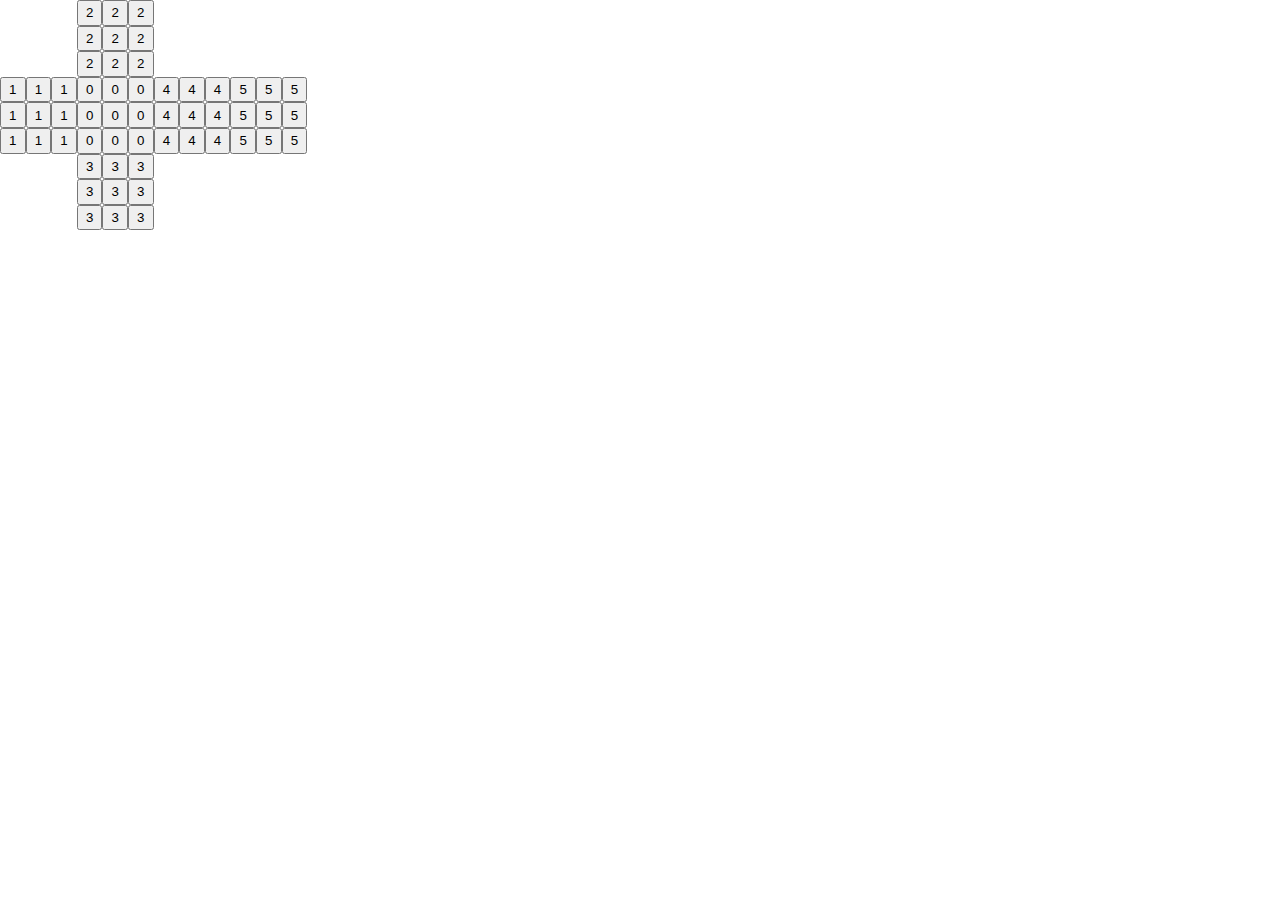
==== cube-state-tool/anna.html @ 1d915055 "anna solution :3" ====
<!DOCTYPE html>
<html lang="en">
<head>
    <meta charset="UTF-8">
    <meta http-equiv="X-UA-Compatible" content="IE=edge">
    <meta name="viewport" content="width=device-width, initial-scale=1.0">
    <title>Document</title>
    <script src="anna.js"></script>
</head>
<style>
    html, body {
        width: 100%;
        margin: 0;
    }
    button {
        width: 2vw;
        height: 2vw;
        margin: 0;
    }
    .face {
        width: 6vw;
        height: 6vw;
        margin: auto;
        display: inline-block;
    }
    #faces {
        position: absolute;
        top: 6vw;
    }
</style>
<body>
    
</body>
</html>
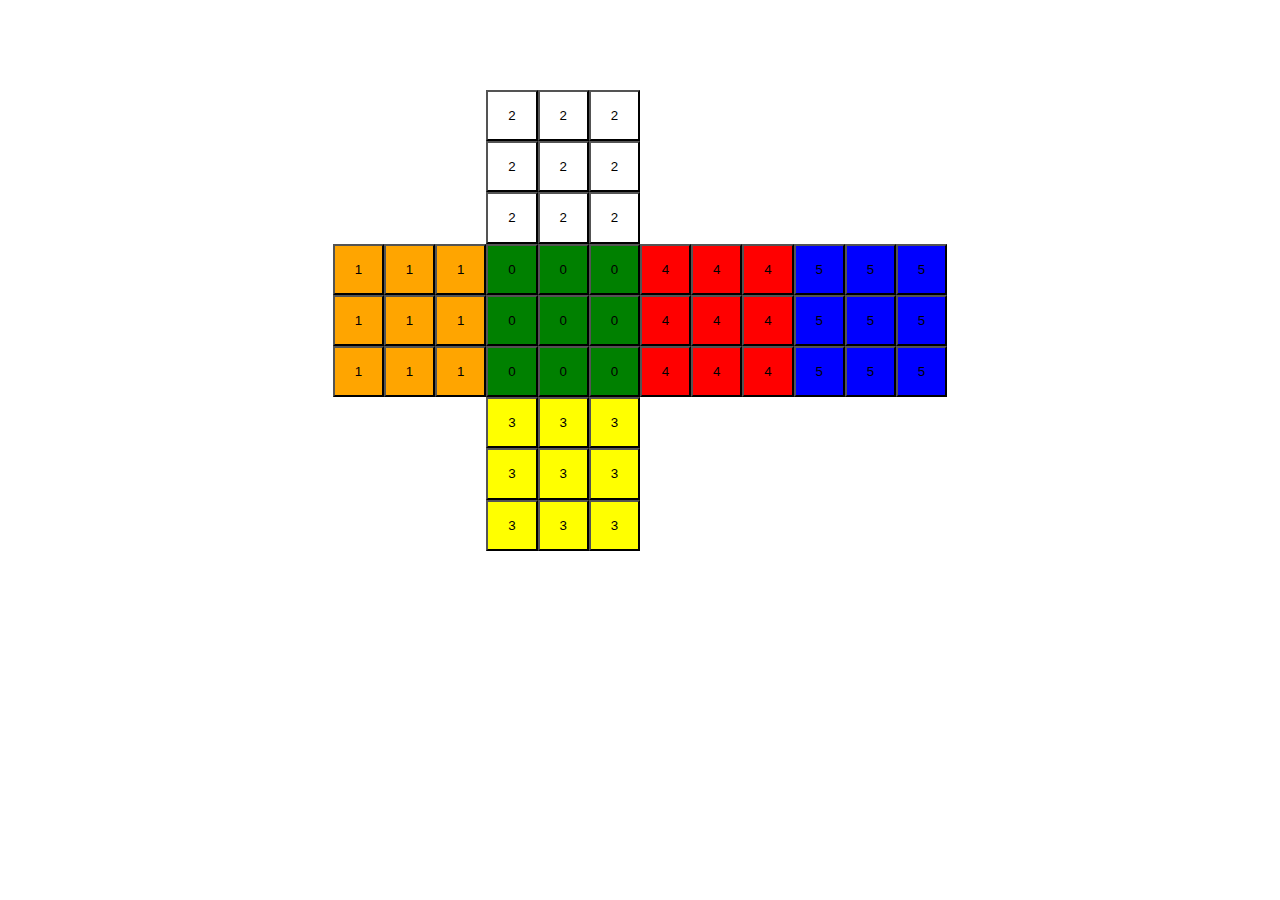
==== commit e4b4fb85: "added the colows :3" ====
--- a/cube-state-tool/anna.html
+++ b/cube-state-tool/anna.html
@@ -13,19 +13,27 @@
         margin: 0;
     }
     button {
-        width: 2vw;
-        height: 2vw;
+        width: 4vw;
+        height: 4vw;
         margin: 0;
+        transition-duration: 0.1s;
     }
     .face {
-        width: 6vw;
-        height: 6vw;
+        width: 12vw;
+        height: 12vw;
         margin: auto;
         display: inline-block;
     }
     #faces {
         position: absolute;
-        top: 6vw;
+        top: 12vw;
+    }
+    #cube {
+        margin: auto;
+        top: 10vh;
+        position: relative;
+        width: 48vw;
+        height: 36vw;
     }
 </style>
 <body>
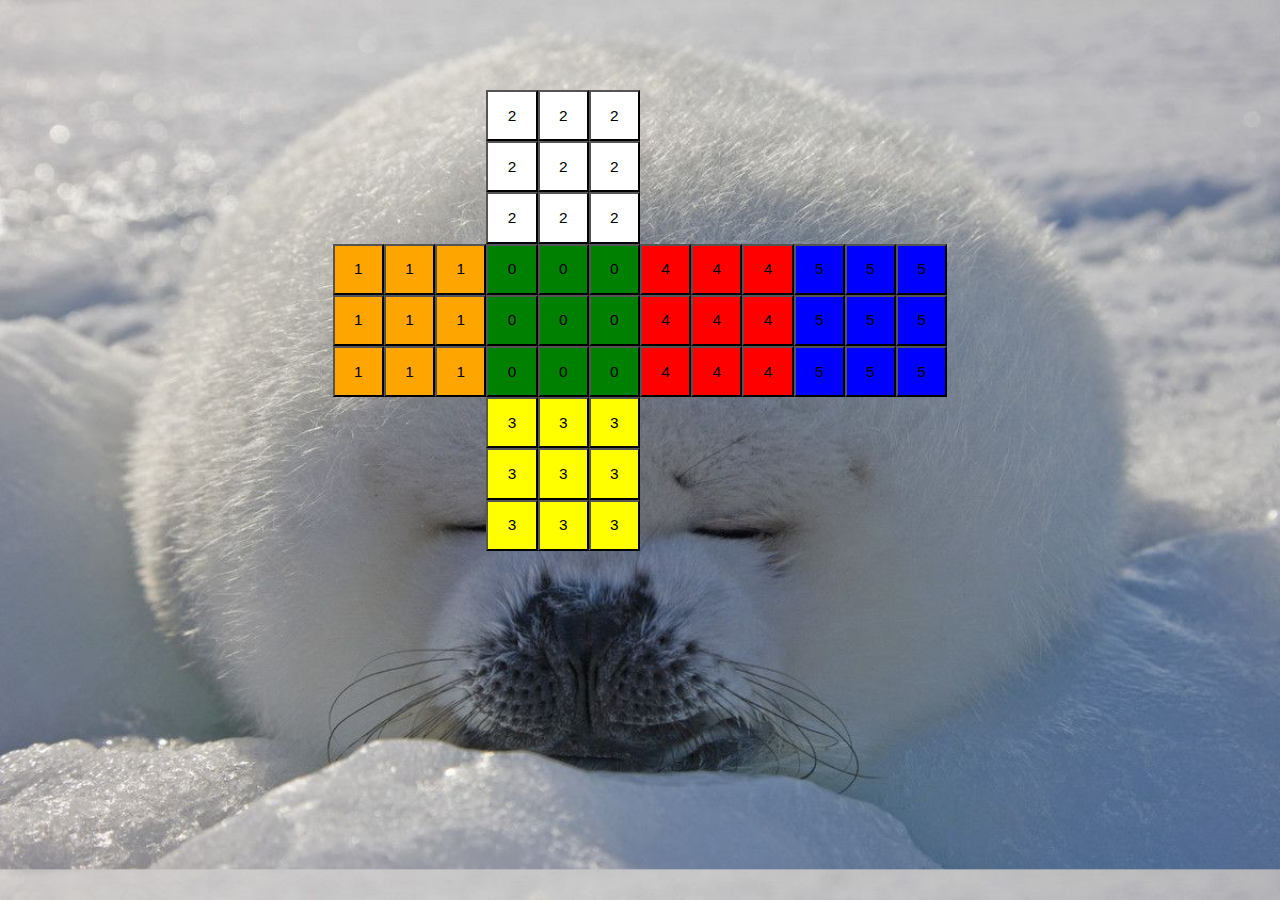
==== commit f6bca42b: "seal :3" ====
--- a/cube-state-tool/anna.html
+++ b/cube-state-tool/anna.html
@@ -11,12 +11,16 @@
     html, body {
         width: 100%;
         margin: 0;
+        background-image: url('seal.jpg');
+        background-size: cover;
+        background-color: black;
     }
     button {
         width: 4vw;
         height: 4vw;
         margin: 0;
         transition-duration: 0.1s;
+        font-size: 1.2vw;
     }
     .face {
         width: 12vw;
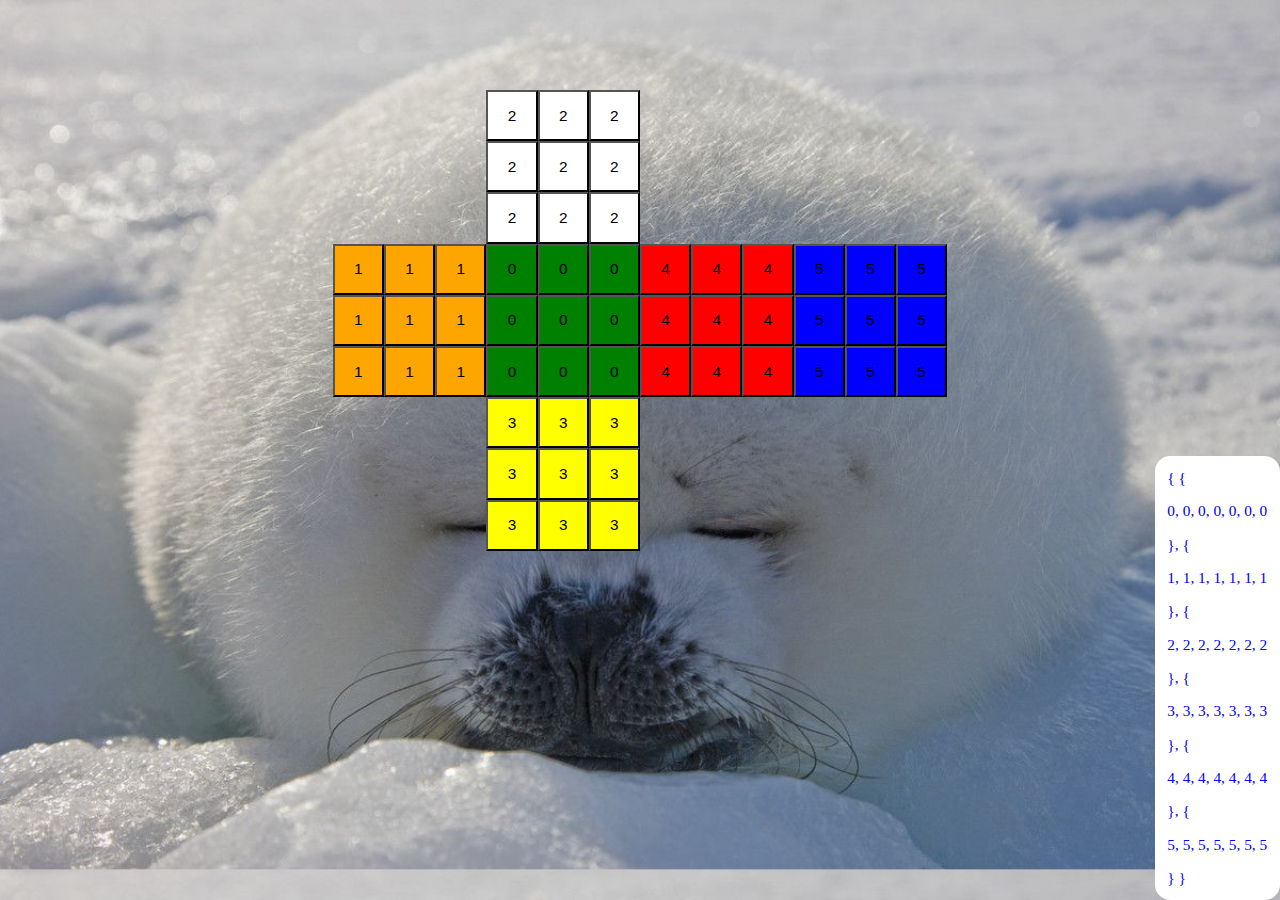
==== commit 2def550b: "clockwise bingo and still didn't hardcode :3" ====
--- a/cube-state-tool/anna.html
+++ b/cube-state-tool/anna.html
@@ -39,8 +39,27 @@
         width: 48vw;
         height: 36vw;
     }
+    #text {
+        position: absolute;
+        bottom: 0;
+        right: 0;
+        font-size: 1.2vw;
+        color: blue;
+        background-color: white;
+        padding: 1vw;
+        border-radius: 1.2vw;
+    }
 </style>
 <body>
-    
+    <div id="text">
+        {
+            {<p>0, 0, 0, 0, 0, 0, 0</p>},
+            {<p>1, 1, 1, 1, 1, 1, 1</p>},
+            {<p>2, 2, 2, 2, 2, 2, 2</p>},
+            {<p>3, 3, 3, 3, 3, 3, 3</p>},
+            {<p>4, 4, 4, 4, 4, 4, 4</p>},
+            {<p>5, 5, 5, 5, 5, 5, 5</p>}
+        }
+    </div>
 </body>
 </html>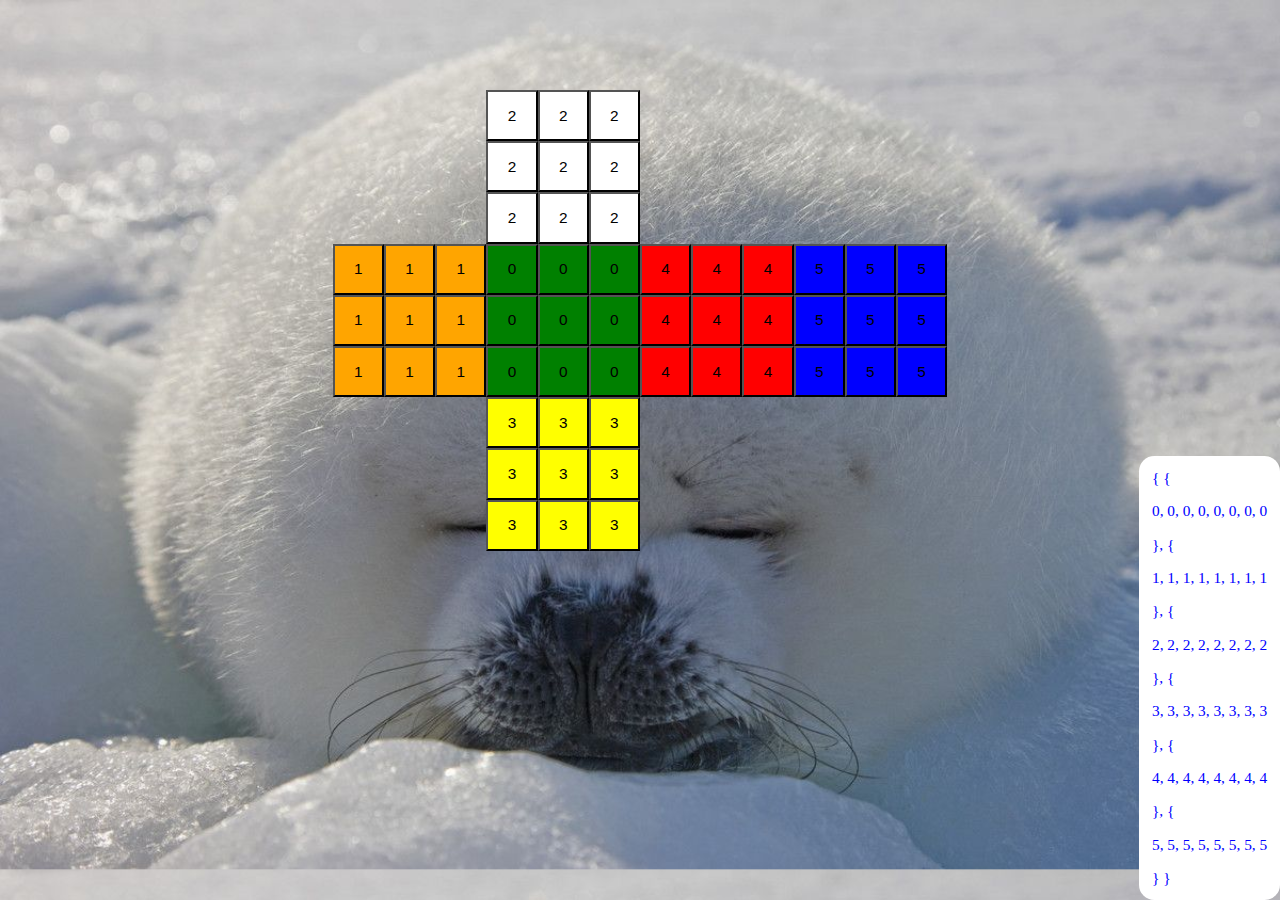
==== commit d04c829f: "fix" ====
--- a/cube-state-tool/anna.html
+++ b/cube-state-tool/anna.html
@@ -49,16 +49,26 @@
         padding: 1vw;
         border-radius: 1.2vw;
     }
+    #top, #bottom {
+        position: absolute;
+        left: 12vw;
+    }
+    #top {
+        top: 0;
+    }
+    #bottom {
+        top: 24vw;
+    }
 </style>
 <body>
     <div id="text">
         {
-            {<p>0, 0, 0, 0, 0, 0, 0</p>},
-            {<p>1, 1, 1, 1, 1, 1, 1</p>},
-            {<p>2, 2, 2, 2, 2, 2, 2</p>},
-            {<p>3, 3, 3, 3, 3, 3, 3</p>},
-            {<p>4, 4, 4, 4, 4, 4, 4</p>},
-            {<p>5, 5, 5, 5, 5, 5, 5</p>}
+            {<p>0, 0, 0, 0, 0, 0, 0, 0</p>},
+            {<p>1, 1, 1, 1, 1, 1, 1, 1</p>},
+            {<p>2, 2, 2, 2, 2, 2, 2, 2</p>},
+            {<p>3, 3, 3, 3, 3, 3, 3, 3</p>},
+            {<p>4, 4, 4, 4, 4, 4, 4, 4</p>},
+            {<p>5, 5, 5, 5, 5, 5, 5, 5</p>}
         }
     </div>
 </body>
